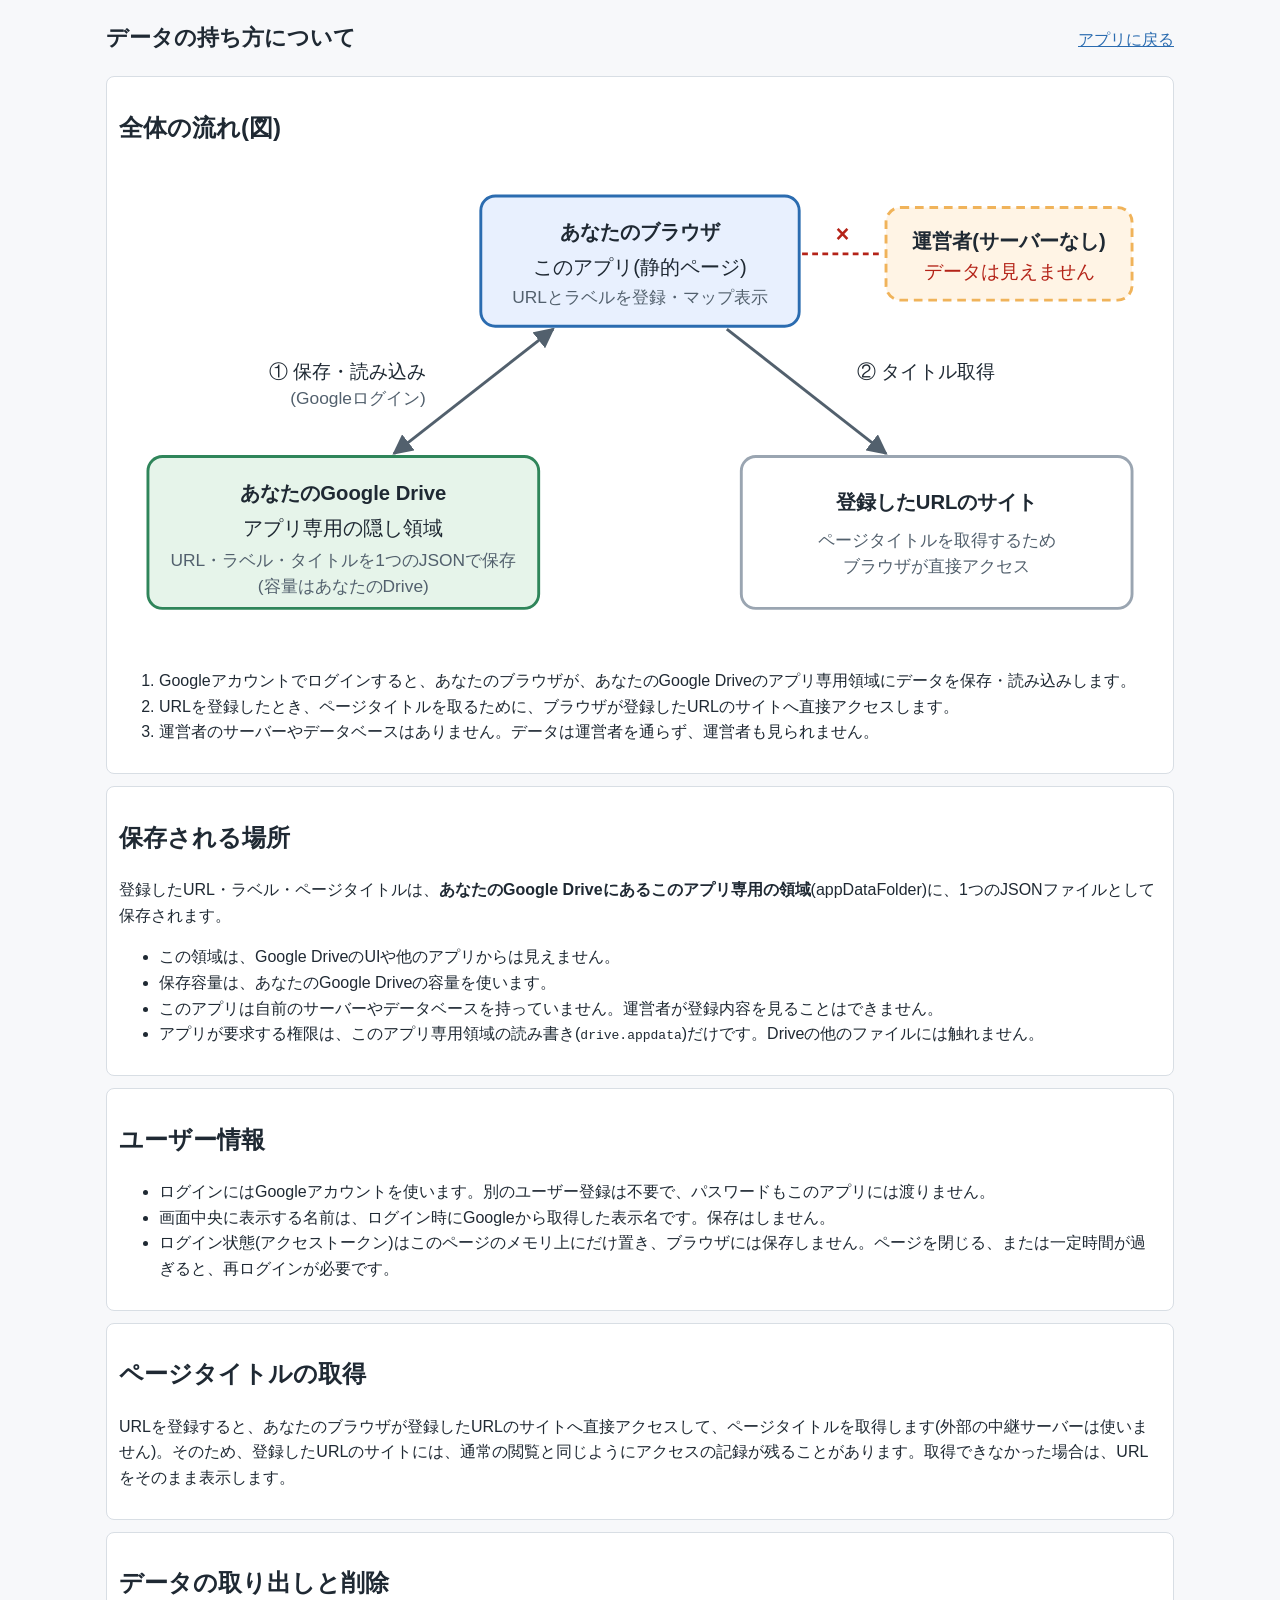
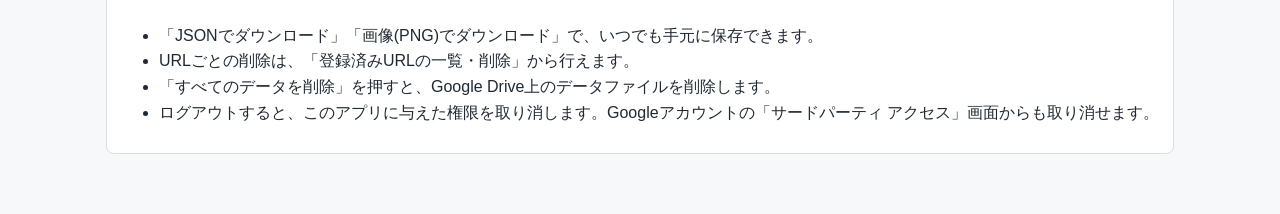
==== about.html @ 50118dba "Initial commit: URL label map Co-Authored-By: Claude Sonnet 5.5 <noreply@anthropic.com>" ====
<!DOCTYPE html>
<html lang="ja">
<head>
  <meta charset="UTF-8">
  <meta name="viewport" content="width=device-width, initial-scale=1">
  <title>データの持ち方 - URLラベルマップ</title>
  <link rel="stylesheet" href="main.css">
</head>
<body>
  <header>
    <h1>データの持ち方について</h1>
    <nav><a href="index.html">アプリに戻る</a></nav>
  </header>

  <section class="panel">
    <h2>全体の流れ(図)</h2>
    <svg viewBox="0 0 720 330" role="img" aria-label="データの流れの図: あなたのブラウザが、Google Driveのアプリ専用領域に保存し、登録したURLのサイトからタイトルを取得する。運営者はデータを見られない。" style="width:100%;height:auto;font-family:Meiryo,'Yu Gothic',sans-serif;font-size:14px">
      <defs>
        <marker id="ar" viewBox="0 0 10 10" refX="9" refY="5" markerWidth="7" markerHeight="7" orient="auto-start-reverse"><path d="M0,0 L10,5 L0,10 z" fill="#52606d"/></marker>
      </defs>
      <rect x="0" y="0" width="720" height="330" rx="8" fill="#fff"/>

      <rect x="250" y="20" width="220" height="90" rx="10" fill="#e8f0fe" stroke="#2b6cb0" stroke-width="2"/>
      <text x="360" y="50" text-anchor="middle" font-weight="bold" fill="#1f2933">あなたのブラウザ</text>
      <text x="360" y="74" text-anchor="middle" fill="#1f2933">このアプリ(静的ページ)</text>
      <text x="360" y="94" text-anchor="middle" fill="#52606d" font-size="12">URLとラベルを登録・マップ表示</text>

      <rect x="20" y="200" width="270" height="105" rx="10" fill="#e6f4ea" stroke="#2f855a" stroke-width="2"/>
      <text x="155" y="230" text-anchor="middle" font-weight="bold" fill="#1f2933">あなたのGoogle Drive</text>
      <text x="155" y="254" text-anchor="middle" fill="#1f2933">アプリ専用の隠し領域</text>
      <text x="155" y="276" text-anchor="middle" fill="#52606d" font-size="12">URL・ラベル・タイトルを1つのJSONで保存</text>
      <text x="155" y="294" text-anchor="middle" fill="#52606d" font-size="12">(容量はあなたのDrive)</text>

      <rect x="430" y="200" width="270" height="105" rx="10" fill="#fff" stroke="#9aa5b1" stroke-width="2"/>
      <text x="565" y="236" text-anchor="middle" font-weight="bold" fill="#1f2933">登録したURLのサイト</text>
      <text x="565" y="262" text-anchor="middle" fill="#52606d" font-size="12">ページタイトルを取得するため</text>
      <text x="565" y="280" text-anchor="middle" fill="#52606d" font-size="12">ブラウザが直接アクセス</text>

      <line x1="300" y1="112" x2="190" y2="198" stroke="#52606d" stroke-width="2" marker-start="url(#ar)" marker-end="url(#ar)"/>
      <text x="212" y="146" text-anchor="end" fill="#1f2933" font-size="13">① 保存・読み込み</text>
      <text x="212" y="164" text-anchor="end" fill="#52606d" font-size="12">(Googleログイン)</text>

      <line x1="420" y1="112" x2="530" y2="198" stroke="#52606d" stroke-width="2" marker-end="url(#ar)"/>
      <text x="510" y="146" fill="#1f2933" font-size="13">② タイトル取得</text>

      <rect x="530" y="28" width="170" height="64" rx="10" fill="#fff4e5" stroke="#f0b35a" stroke-width="2" stroke-dasharray="6 4"/>
      <text x="615" y="56" text-anchor="middle" fill="#1f2933" font-weight="bold">運営者(サーバーなし)</text>
      <text x="615" y="77" text-anchor="middle" fill="#b42318" font-size="13">データは見えません</text>
      <line x1="472" y1="60" x2="528" y2="60" stroke="#b42318" stroke-width="2" stroke-dasharray="4 3"/>
      <text x="500" y="52" text-anchor="middle" fill="#b42318" font-size="16" font-weight="bold">×</text>
    </svg>
    <ol>
      <li>Googleアカウントでログインすると、あなたのブラウザが、あなたのGoogle Driveのアプリ専用領域にデータを保存・読み込みします。</li>
      <li>URLを登録したとき、ページタイトルを取るために、ブラウザが登録したURLのサイトへ直接アクセスします。</li>
      <li>運営者のサーバーやデータベースはありません。データは運営者を通らず、運営者も見られません。</li>
    </ol>
  </section>

  <section class="panel">
    <h2>保存される場所</h2>
    <p>登録したURL・ラベル・ページタイトルは、<strong>あなたのGoogle Driveにあるこのアプリ専用の領域</strong>(appDataFolder)に、1つのJSONファイルとして保存されます。</p>
    <ul>
      <li>この領域は、Google DriveのUIや他のアプリからは見えません。</li>
      <li>保存容量は、あなたのGoogle Driveの容量を使います。</li>
      <li>このアプリは自前のサーバーやデータベースを持っていません。運営者が登録内容を見ることはできません。</li>
      <li>アプリが要求する権限は、このアプリ専用領域の読み書き(<code>drive.appdata</code>)だけです。Driveの他のファイルには触れません。</li>
    </ul>
  </section>

  <section class="panel">
    <h2>ユーザー情報</h2>
    <ul>
      <li>ログインにはGoogleアカウントを使います。別のユーザー登録は不要で、パスワードもこのアプリには渡りません。</li>
      <li>画面中央に表示する名前は、ログイン時にGoogleから取得した表示名です。保存はしません。</li>
      <li>ログイン状態(アクセストークン)はこのページのメモリ上にだけ置き、ブラウザには保存しません。ページを閉じる、または一定時間が過ぎると、再ログインが必要です。</li>
    </ul>
  </section>

  <section class="panel">
    <h2>ページタイトルの取得</h2>
    <p>URLを登録すると、あなたのブラウザが登録したURLのサイトへ直接アクセスして、ページタイトルを取得します(外部の中継サーバーは使いません)。そのため、登録したURLのサイトには、通常の閲覧と同じようにアクセスの記録が残ることがあります。取得できなかった場合は、URLをそのまま表示します。</p>
  </section>

  <section class="panel">
    <h2>データの取り出しと削除</h2>
    <ul>
      <li>「JSONでダウンロード」「画像(PNG)でダウンロード」で、いつでも手元に保存できます。</li>
      <li>URLごとの削除は、「登録済みURLの一覧・削除」から行えます。</li>
      <li>「すべてのデータを削除」を押すと、Google Drive上のデータファイルを削除します。</li>
      <li>ログアウトすると、このアプリに与えた権限を取り消します。Googleアカウントの「サードパーティ アクセス」画面からも取り消せます。</li>
    </ul>
  </section>
</body>
</html>
---- main.css ----
* { box-sizing: border-box; }
body {
  margin: 0 auto;
  max-width: 1100px;
  padding: 12px 16px 48px;
  font-family: Meiryo, "Yu Gothic", "Hiragino Sans", sans-serif;
  color: #1f2933;
  background: #f7f8fa;
  line-height: 1.6;
}
header { display: flex; align-items: baseline; justify-content: space-between; gap: 12px; flex-wrap: wrap; }
h1 { font-size: 1.4rem; margin: 8px 0; }
a { color: #2b6cb0; }
button {
  font: inherit;
  padding: 6px 12px;
  border: 1px solid #9aa5b1;
  border-radius: 6px;
  background: #fff;
  cursor: pointer;
}
button:hover { background: #eef2f6; }
button.danger { color: #b42318; border-color: #b42318; }
input[type="url"], input[type="text"], input[type="search"] {
  display: block;
  width: 100%;
  font: inherit;
  padding: 6px 8px;
  border: 1px solid #9aa5b1;
  border-radius: 6px;
}
.panel { background: #fff; border: 1px solid #d8dee4; border-radius: 8px; padding: 12px; margin: 12px 0; }
#addForm { display: grid; grid-template-columns: 1fr 1fr auto; gap: 12px; align-items: end; }
#addForm label, .toolbar label { font-size: 0.85rem; }
.toolbar { display: flex; flex-wrap: wrap; gap: 8px; align-items: end; }
.toolbar label { flex: 1 1 220px; }
.banner { background: #e8f0fe; border: 1px solid #aac4f5; border-radius: 6px; padding: 8px 12px; margin: 8px 0; }
.banner.warn { background: #fff4e5; border-color: #f0b35a; }
#status { min-height: 1.6em; font-size: 0.9rem; }
#status.error { color: #b42318; }
#mapWrap { position: relative; background: #fff; border: 1px solid #d8dee4; border-radius: 8px; }
#map { display: block; width: 100%; height: 70vh; min-height: 360px; touch-action: none; cursor: grab; }
#map:active { cursor: grabbing; }
#emptyMsg { position: absolute; inset: 0; display: flex; align-items: center; justify-content: center; margin: 0; color: #52606d; pointer-events: none; }
.combo { position: relative; display: block; }
.combo input { padding-right: 32px; }
.combo-toggle { position: absolute; top: 1px; right: 1px; bottom: 1px; width: 30px; padding: 0; border: 0; border-left: 1px solid #d8dee4; border-radius: 0 5px 5px 0; background: #f3f5f7; font-size: 0.7rem; }
#labelMenu { position: absolute; z-index: 5; left: 0; right: 0; top: 100%; margin: 2px 0 0; padding: 0; list-style: none; max-height: 220px; overflow-y: auto; background: #fff; color: #1f2933; border: 1px solid #9aa5b1; border-radius: 6px; box-shadow: 0 4px 12px rgba(0, 0, 0, 0.15); }
#labelMenu[hidden] { display: none; }
#labelMenu li { padding: 6px 10px; cursor: pointer; font-size: 1rem; }
#labelMenu li:hover, #labelMenu li.active { background: #e8f0fe; }
#emptyMsg[hidden] { display: none; }
.hint { font-size: 0.8rem; color: #52606d; }
#list { list-style: none; margin: 8px 0 0; padding: 0; }
#list li { display: flex; gap: 8px; align-items: center; padding: 6px 0; border-top: 1px solid #eef0f2; }
#list .item { flex: 1; min-width: 0; overflow-wrap: anywhere; }
#list .chips { font-size: 0.8rem; color: #52606d; }
.account { display: flex; gap: 8px; justify-content: space-between; }
@media (max-width: 640px) {
  #addForm { grid-template-columns: 1fr; }
}
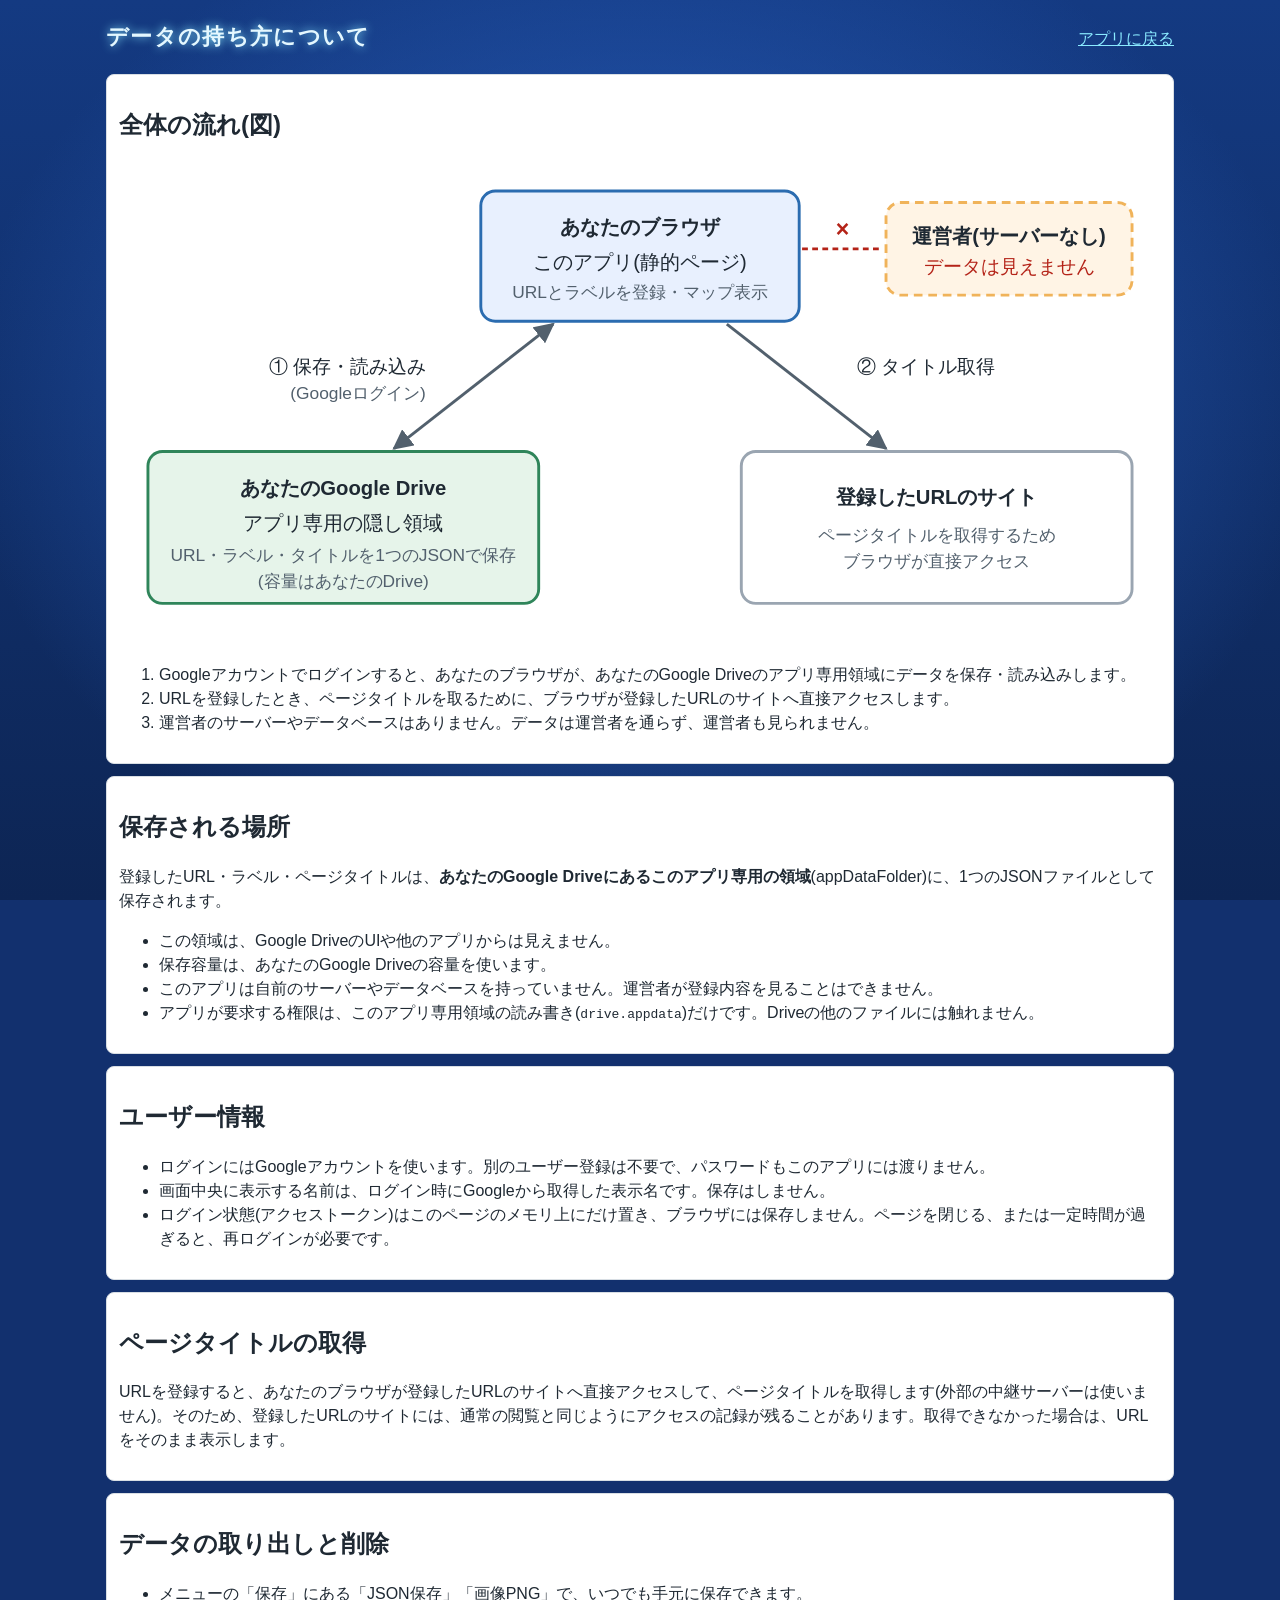
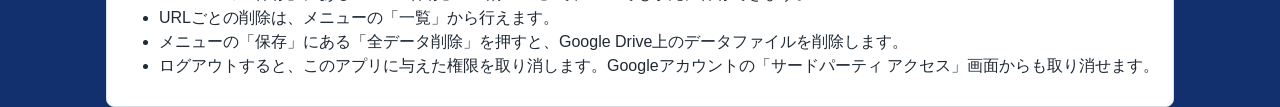
==== commit adf6cab4: "Redesign the front end in a cyberspace style (issue #35) - Map fills the screen; actions live in a s" ====
--- a/about.html
+++ b/about.html
@@ -6,7 +6,7 @@
   <title>データの持ち方 - URLラベルマップ</title>
   <link rel="stylesheet" href="main.css">
 </head>
-<body>
+<body class="doc">
   <header>
     <h1>データの持ち方について</h1>
     <nav><a href="index.html">アプリに戻る</a></nav>
@@ -84,9 +84,9 @@
   <section class="panel">
     <h2>データの取り出しと削除</h2>
     <ul>
-      <li>「JSONでダウンロード」「画像(PNG)でダウンロード」で、いつでも手元に保存できます。</li>
-      <li>URLごとの削除は、「登録済みURLの一覧・削除」から行えます。</li>
-      <li>「すべてのデータを削除」を押すと、Google Drive上のデータファイルを削除します。</li>
+      <li>メニューの「保存」にある「JSON保存」「画像PNG」で、いつでも手元に保存できます。</li>
+      <li>URLごとの削除は、メニューの「一覧」から行えます。</li>
+      <li>メニューの「保存」にある「全データ削除」を押すと、Google Drive上のデータファイルを削除します。</li>
       <li>ログアウトすると、このアプリに与えた権限を取り消します。Googleアカウントの「サードパーティ アクセス」画面からも取り消せます。</li>
     </ul>
   </section>
--- a/main.css
+++ b/main.css
@@ -1,61 +1,139 @@
+/* 電脳空間風のデザイン。マップが画面全体で、操作は呼び出し式のリング型メニュー(スマホ=右下固定、PC=画面端にカーソルを寄せると画面外から入ってくる)。
+   背景は青+中心に集まる奥行きのある線(bg.js)。ダーク固定の単一テーマ。 */
+:root {
+  --bg1: #12306e;
+  --bg2: #2a62c4;
+  --ink: #eaf6ff;
+  --sub: #a9c8ec;
+  --ring: #e4f8ff;
+  --glow: #8aeaff;
+  --hit: #ff6b86;
+  --panel: rgba(12, 32, 84, .9);
+  --edge: rgba(160, 225, 255, .45);
+  --field: rgba(6, 18, 52, .55);
+  --gx: max(16px, env(safe-area-inset-left, 0px));
+  --gr: max(16px, env(safe-area-inset-right, 0px));
+  --gb: calc(16px + env(safe-area-inset-bottom, 0px));
+  --font: Consolas, "BIZ UDGothic", "Yu Gothic", Meiryo, monospace;
+  color-scheme: dark;
+}
 * { box-sizing: border-box; }
+[hidden] { display: none !important; }
+html, body { height: 100%; }
 body {
-  margin: 0 auto;
-  max-width: 1100px;
-  padding: 12px 16px 48px;
-  font-family: Meiryo, "Yu Gothic", "Hiragino Sans", sans-serif;
-  color: #1f2933;
-  background: #f7f8fa;
-  line-height: 1.6;
+  margin: 0;
+  font-family: var(--font);
+  color: var(--ink);
+  line-height: 1.5;
+  background-color: var(--bg1);
+  background-image: radial-gradient(ellipse at 50% 45%, var(--bg2), transparent 75%), linear-gradient(180deg, #143a82, #0d2554);
+  background-attachment: fixed;
 }
-header { display: flex; align-items: baseline; justify-content: space-between; gap: 12px; flex-wrap: wrap; }
-h1 { font-size: 1.4rem; margin: 8px 0; }
-a { color: #2b6cb0; }
-button {
-  font: inherit;
-  padding: 6px 12px;
-  border: 1px solid #9aa5b1;
-  border-radius: 6px;
-  background: #fff;
-  cursor: pointer;
-}
-button:hover { background: #eef2f6; }
-button.danger { color: #b42318; border-color: #b42318; }
-input[type="url"], input[type="text"], input[type="search"] {
-  display: block;
-  width: 100%;
-  font: inherit;
-  padding: 6px 8px;
-  border: 1px solid #9aa5b1;
-  border-radius: 6px;
-}
-.panel { background: #fff; border: 1px solid #d8dee4; border-radius: 8px; padding: 12px; margin: 12px 0; }
-#addForm { display: grid; grid-template-columns: 1fr 1fr auto; gap: 12px; align-items: end; }
-#addForm label, .toolbar label { font-size: 0.85rem; }
-.toolbar { display: flex; flex-wrap: wrap; gap: 8px; align-items: end; }
-.toolbar label { flex: 1 1 220px; }
-.banner { background: #e8f0fe; border: 1px solid #aac4f5; border-radius: 6px; padding: 8px 12px; margin: 8px 0; }
-.banner.warn { background: #fff4e5; border-color: #f0b35a; }
-#status { min-height: 1.6em; font-size: 0.9rem; }
-#status.error { color: #b42318; }
-#mapWrap { position: relative; background: #fff; border: 1px solid #d8dee4; border-radius: 8px; }
-#map { display: block; width: 100%; height: 70vh; min-height: 360px; touch-action: none; cursor: grab; }
-#map:active { cursor: grabbing; }
-#emptyMsg { position: absolute; inset: 0; display: flex; align-items: center; justify-content: center; margin: 0; color: #52606d; pointer-events: none; }
-.combo { position: relative; display: block; }
-.combo input { padding-right: 32px; }
-.combo-toggle { position: absolute; top: 1px; right: 1px; bottom: 1px; width: 30px; padding: 0; border: 0; border-left: 1px solid #d8dee4; border-radius: 0 5px 5px 0; background: #f3f5f7; font-size: 0.7rem; }
-#labelMenu { position: absolute; z-index: 5; left: 0; right: 0; top: 100%; margin: 2px 0 0; padding: 0; list-style: none; max-height: 220px; overflow-y: auto; background: #fff; color: #1f2933; border: 1px solid #9aa5b1; border-radius: 6px; box-shadow: 0 4px 12px rgba(0, 0, 0, 0.15); }
-#labelMenu[hidden] { display: none; }
-#labelMenu li { padding: 6px 10px; cursor: pointer; font-size: 1rem; }
-#labelMenu li:hover, #labelMenu li.active { background: #e8f0fe; }
-#emptyMsg[hidden] { display: none; }
-.hint { font-size: 0.8rem; color: #52606d; }
-#list { list-style: none; margin: 8px 0 0; padding: 0; }
-#list li { display: flex; gap: 8px; align-items: center; padding: 6px 0; border-top: 1px solid #eef0f2; }
-#list .item { flex: 1; min-width: 0; overflow-wrap: anywhere; }
-#list .chips { font-size: 0.8rem; color: #52606d; }
-.account { display: flex; gap: 8px; justify-content: space-between; }
-@media (max-width: 640px) {
-  #addForm { grid-template-columns: 1fr; }
-}
+a { color: var(--glow); }
+
+/* ---- アプリ画面 ---- */
+body.app { overflow: hidden; padding-left: max(16px, env(safe-area-inset-left, 0px)); padding-right: max(16px, env(safe-area-inset-right, 0px)); }
+#bg { position: fixed; inset: 0; width: 100%; height: 100%; pointer-events: none; }
+#map { position: fixed; inset: 0; width: 100%; height: 100%; touch-action: none; cursor: grab; user-select: none; -webkit-user-select: none; }
+#map.drag { cursor: grabbing; }
+.node { cursor: pointer; }
+.spin { transform-box: fill-box; transform-origin: center; animation: spin 48s linear infinite; }
+@keyframes spin { to { transform: rotate(360deg); } }
+@media (prefers-reduced-motion: reduce) { .spin { animation: none; } }
+#emptyMsg { position: fixed; inset: 0; display: flex; align-items: flex-end; justify-content: center; padding: 0 24px 22vh; margin: 0; text-align: center; color: var(--sub); pointer-events: none; }
+
+#dim { position: fixed; inset: 0; background: rgba(2, 8, 34, .6); opacity: 0; pointer-events: none; transition: opacity .35s; z-index: 10; }
+#dim.on { opacity: 1; }
+.hud { position: fixed; left: var(--gx); top: calc(12px + env(safe-area-inset-top, 0px)); pointer-events: none; z-index: 12; opacity: 0; visibility: hidden; transition: opacity .35s, visibility .35s; }
+.hud.on { opacity: 1; visibility: visible; }
+.hud b { display: block; font-size: 1rem; letter-spacing: .14em; color: var(--ring); text-shadow: 0 0 10px var(--glow); }
+.hud span { display: block; font-size: .72rem; color: var(--sub); letter-spacing: .06em; }
+.hud nav { display: flex; flex-wrap: wrap; gap: 4px 14px; margin-top: 4px; }
+.hud a { pointer-events: auto; font-size: .72rem; }
+
+/* 通知(画面中央上の細線囲み) */
+#notices { position: fixed; top: calc(12px + env(safe-area-inset-top, 0px)); left: 50%; transform: translateX(-50%); width: min(560px, calc(100% - 32px)); display: flex; flex-direction: column; gap: 8px; z-index: 30; pointer-events: none; }
+.notice { pointer-events: auto; padding: 8px 14px; font-size: .82rem; text-align: center; color: var(--ink); background: rgba(12, 32, 84, .88); border: 1px solid var(--ring); border-radius: 6px; }
+.notice.error { color: #ffc2cd; border-color: var(--hit); }
+.notice.warn { border-color: var(--glow); }
+.notice button { margin-left: 8px; }
+
+/* ログイン画面(リングの中にボタン) */
+#loginPanel { position: fixed; inset: 0; z-index: 5; display: flex; flex-direction: column; align-items: center; justify-content: center; gap: 6px; padding: 24px; text-align: center; }
+#loginPanel p { margin: 0; max-width: 28em; color: var(--sub); font-size: .85rem; }
+#loginPanel .small { font-size: .75rem; }
+.login-ring { position: relative; width: 168px; height: 168px; margin-bottom: 22px; border-radius: 50%; border: 2px solid var(--ring); background: rgba(8, 24, 72, .9); box-shadow: 0 0 0 10px rgba(228, 248, 255, 0), 0 0 0 11px rgba(228, 248, 255, .45), 0 0 26px rgba(138, 234, 255, .45); }
+.login-ring::before { content: ""; position: absolute; inset: -22px; border-radius: 50%; border: 5px dashed var(--glow); opacity: .8; animation: spin 48s linear infinite; }
+@media (prefers-reduced-motion: reduce) { .login-ring::before { animation: none; } }
+.login-ring button { position: absolute; inset: 0; width: 100%; height: 100%; border: 0; border-radius: 50%; background: none; color: var(--ink); font: inherit; font-size: 1rem; line-height: 1.4; cursor: pointer; }
+.login-ring button:hover { background: rgba(138, 234, 255, .16); }
+
+/* ---- リング型メニュー(位置はJS。cornerはスマホ用の右下固定) ---- */
+#menu { --hx: var(--ox, 0px); --hy: var(--oy, 0px); position: fixed; width: 56px; height: 56px; z-index: 20; transform: translate(-50%, -50%) translate(var(--hx), var(--hy)); visibility: hidden; transition: transform .4s cubic-bezier(.2, .85, .25, 1), visibility .4s; }
+#menu.show { --hx: 0px; --hy: 0px; visibility: visible; }
+#menu.corner { left: auto; top: auto; right: var(--gr); bottom: var(--gb); transform: translate(var(--hx), var(--hy)); }
+#menu button, .pill { font: inherit; color: var(--ink); cursor: pointer; background: rgba(14, 40, 100, .96); border: 2px solid var(--ring); }
+#menu button { border-radius: 50%; padding: 0; }
+#menu button:hover, .pill:hover { box-shadow: 0 0 12px var(--glow); }
+#menu button:focus-visible, .pill:focus-visible, #panel button:focus-visible, .notice button:focus-visible { outline: 2px solid var(--glow); outline-offset: 2px; }
+input:focus, input:focus-visible { outline: none; }
+#mainBtn { position: absolute; left: 0; top: 0; width: 56px; height: 56px; font-size: .62rem; letter-spacing: .06em; box-shadow: 0 0 0 4px rgba(14, 40, 100, .75), 0 0 0 5px var(--glow), 0 0 16px rgba(138, 234, 255, .5); }
+.mbtn { position: absolute; left: 6px; top: 6px; width: 44px; height: 44px; font-size: .72rem; transform: translate(0, 0) scale(.5); opacity: 0; visibility: hidden; transition: transform .25s, opacity .25s, visibility .25s; box-shadow: 0 0 10px rgba(138, 234, 255, .35); }
+#menu.open .mbtn { transform: translate(var(--tx), var(--ty)); opacity: 1; visibility: visible; }
+.mbtn[aria-pressed="true"] { background: var(--glow) !important; color: #07204e !important; }
+@media (prefers-reduced-motion: reduce) { .mbtn, #menu { transition: none; } }
+
+/* MENUからの線(マップの線と同じ見た目) */
+#links { position: fixed; inset: 0; width: 100%; height: 100%; pointer-events: none; z-index: 14; opacity: 0; transition: opacity .3s .1s; }
+#links.on { opacity: 1; }
+#links line { stroke: var(--ring); stroke-width: 1.2; }
+
+/* 子メニュー(円ボタン・検索の入力ピル) */
+#sub { position: fixed; inset: 0; pointer-events: none; z-index: 20; }
+.pill { position: absolute; pointer-events: auto; height: 40px; border-radius: 20px; padding: 0 12px; font-size: .8rem; white-space: nowrap; opacity: 0; transform: scale(.7); transition: opacity .25s, transform .25s; }
+.pill.in { opacity: 1; transform: none; }
+.pill.danger { color: var(--hit); border-color: var(--hit); }
+.pill.round { width: 60px; height: 60px; border-radius: 50%; padding: 0; white-space: pre-line; font-size: .62rem; line-height: 1.25; text-align: center; }
+.pill.armed { background: var(--hit); color: #2a0710; }
+.pill.field { display: flex; align-items: center; gap: 6px; cursor: text; }
+.pill.field i { font-style: normal; color: var(--glow); }
+.pill input { flex: 1; min-width: 0; margin: 0; height: 100%; border: 0; background: none; padding: 0 4px; color: var(--ink); font: inherit; }
+@media (prefers-reduced-motion: reduce) { .pill { transition: none; } }
+
+/* 呼び出し式パネル(通常はMENUの隣にJSが配置。cornerのときは右下) */
+#panel { position: fixed; right: var(--gr); bottom: calc(var(--gb) + 172px); width: min(400px, calc(100% - var(--gx) - var(--gr))); max-height: calc(100% - var(--gb) - 172px - 64px); overflow: auto; z-index: 15; background: var(--panel); border: 1px solid var(--edge); border-radius: 6px; backdrop-filter: blur(6px); }
+#panel header { display: flex; justify-content: space-between; align-items: center; padding: 8px 12px; border-bottom: 1px solid var(--edge); }
+#panel h2 { margin: 0; font-size: .85rem; letter-spacing: .12em; color: var(--ring); font-weight: normal; }
+#panel h2::before { content: ""; display: inline-block; width: 9px; height: 9px; margin-right: 10px; border-radius: 50%; border: 2px solid var(--ring); box-shadow: 0 0 0 2px transparent, 0 0 0 3px rgba(228, 248, 255, .4); vertical-align: -1px; }
+#panel .body { padding: 12px; display: flex; flex-direction: column; gap: 10px; }
+#panel label { display: block; font-size: .78rem; color: var(--sub); }
+#panel input { display: block; width: 100%; margin-top: 2px; font: inherit; padding: 6px 2px; color: var(--ink); background: none; border: 0; border-bottom: 1px solid var(--edge); border-radius: 0; }
+#panel input:focus { border-bottom-color: var(--ring); }
+#panel input::placeholder { color: #7f9fca; }
+#panel .gap { margin-top: 10px; }
+#panel button, .notice button { font: inherit; color: var(--ink); cursor: pointer; background: rgba(14, 40, 100, .6); border: 1.5px solid var(--ring); border-radius: 999px; padding: 6px 18px; }
+#panel button:hover, .notice button:hover { box-shadow: 0 0 10px var(--glow); background: rgba(138, 234, 255, .16); }
+#panel button.x { padding: 0 8px; border: 0; background: none; font-size: 1.1rem; box-shadow: none; }
+#panel button.danger { color: var(--hit); border-color: var(--hit); }
+#panel button.mini { padding: 3px 12px; font-size: .74rem; flex: none; }
+.sub { margin: 0; font-size: .78rem; color: var(--sub); }
+.chips { display: flex; flex-wrap: wrap; gap: 6px; margin-top: 4px; }
+.chip { display: inline-flex; align-items: center; gap: 7px; font-size: .78rem; color: var(--ink); }
+.chip::before { content: ""; flex: none; width: 8px; height: 8px; border-radius: 50%; border: 1.5px solid var(--ring); box-shadow: 0 0 2px transparent, 0 0 0 3px rgba(228, 248, 255, .35); }
+#panel button.chip { padding: 3px 10px 3px 9px; border: 1px solid var(--edge); background: none; border-radius: 999px; }
+#panel button.chip.on { border-color: var(--ring); background: rgba(138, 234, 255, .2); }
+.item { display: flex; gap: 8px; align-items: flex-start; justify-content: space-between; padding-top: 8px; border-top: 1px solid var(--edge); }
+.item .info { flex: 1; min-width: 0; overflow-wrap: anywhere; font-size: .85rem; }
+.item .info a { color: var(--ink); text-decoration: none; }
+.item .info a:hover { color: var(--glow); }
+.item small { display: block; color: var(--sub); }
+.item .chip { font-size: .72rem; color: var(--sub); }
+.dot { flex: none; position: relative; width: 13px; height: 13px; margin-top: 5px; border-radius: 50%; border: 2px solid var(--glow); }
+.dot::after { content: ""; position: absolute; inset: 2px; border-radius: 50%; background: var(--glow); }
+
+/* ---- 説明ページ(about.html / privacy.html): 背景と見出しだけを揃え、本文は白い面で読みやすく ---- */
+body.doc { max-width: 1100px; margin: 0 auto; padding: 12px 16px 48px; font-family: Meiryo, "Yu Gothic", "Hiragino Sans", sans-serif; color: #1f2933; }
+body.doc header { display: flex; align-items: baseline; justify-content: space-between; gap: 12px; flex-wrap: wrap; }
+body.doc h1 { font-size: 1.4rem; margin: 8px 0; letter-spacing: .06em; color: var(--ring); text-shadow: 0 0 10px var(--glow); }
+body.doc .panel { background: #fff; border: 1px solid #d8dee4; border-radius: 8px; padding: 12px; margin: 12px 0; }
+body.doc .panel a { color: #2b6cb0; }
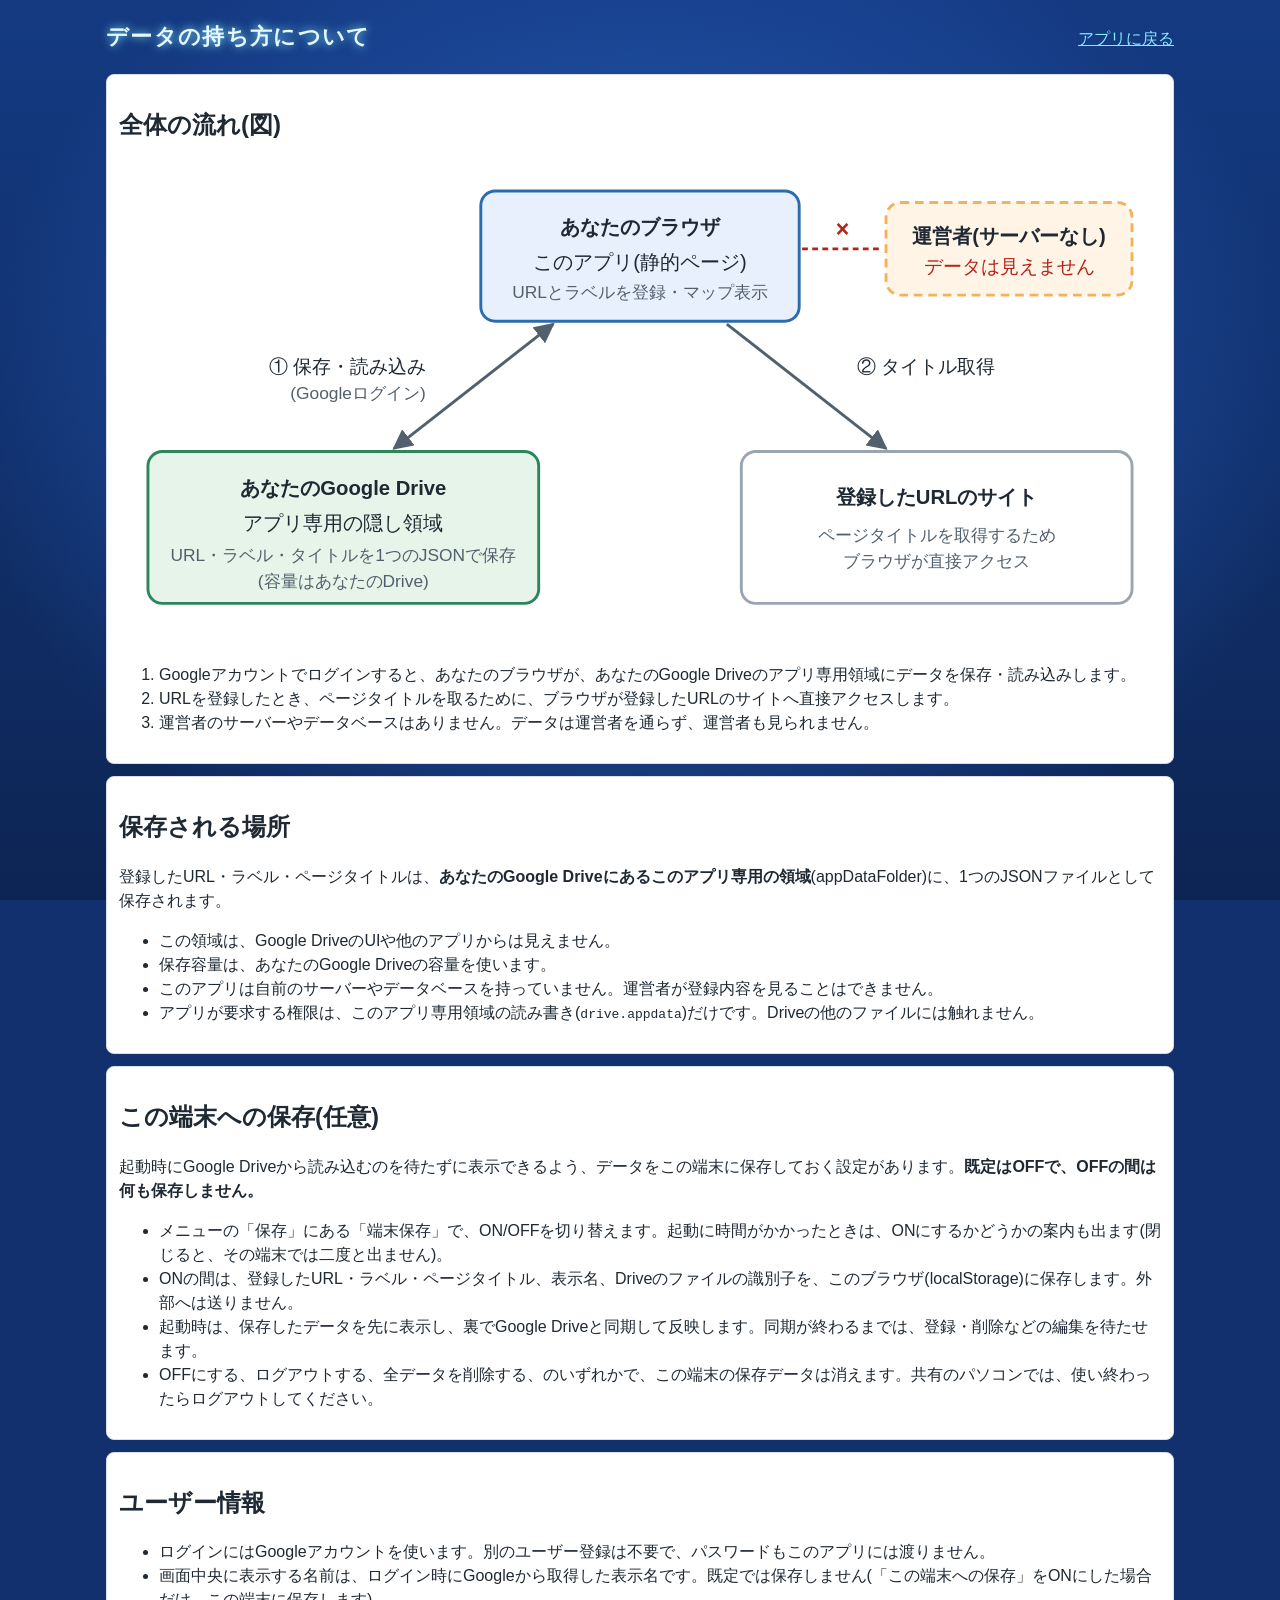
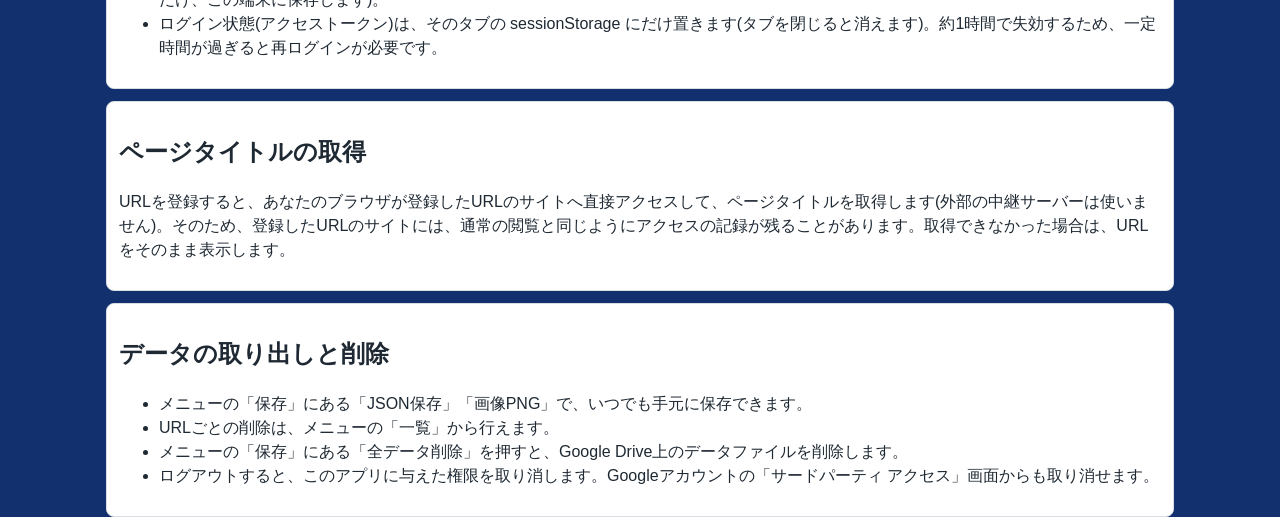
==== commit f9486a7e: "端末保存(任意・既定OFF)に合わせて、データの持ち方・プライバシーポリシー・READMEを更新 (#51) Co-Authored-By: Claude Sonnet 5.5 <noreply@an" ====
--- a/about.html
+++ b/about.html
@@ -68,11 +68,22 @@
   </section>
 
   <section class="panel">
+    <h2>この端末への保存(任意)</h2>
+    <p>起動時にGoogle Driveから読み込むのを待たずに表示できるよう、データをこの端末に保存しておく設定があります。<strong>既定はOFFで、OFFの間は何も保存しません。</strong></p>
+    <ul>
+      <li>メニューの「保存」にある「端末保存」で、ON/OFFを切り替えます。起動に時間がかかったときは、ONにするかどうかの案内も出ます(閉じると、その端末では二度と出ません)。</li>
+      <li>ONの間は、登録したURL・ラベル・ページタイトル、表示名、Driveのファイルの識別子を、このブラウザ(localStorage)に保存します。外部へは送りません。</li>
+      <li>起動時は、保存したデータを先に表示し、裏でGoogle Driveと同期して反映します。同期が終わるまでは、登録・削除などの編集を待たせます。</li>
+      <li>OFFにする、ログアウトする、全データを削除する、のいずれかで、この端末の保存データは消えます。共有のパソコンでは、使い終わったらログアウトしてください。</li>
+    </ul>
+  </section>
+
+  <section class="panel">
     <h2>ユーザー情報</h2>
     <ul>
       <li>ログインにはGoogleアカウントを使います。別のユーザー登録は不要で、パスワードもこのアプリには渡りません。</li>
-      <li>画面中央に表示する名前は、ログイン時にGoogleから取得した表示名です。保存はしません。</li>
-      <li>ログイン状態(アクセストークン)はこのページのメモリ上にだけ置き、ブラウザには保存しません。ページを閉じる、または一定時間が過ぎると、再ログインが必要です。</li>
+      <li>画面中央に表示する名前は、ログイン時にGoogleから取得した表示名です。既定では保存しません(「この端末への保存」をONにした場合だけ、この端末に保存します)。</li>
+      <li>ログイン状態(アクセストークン)は、そのタブの sessionStorage にだけ置きます(タブを閉じると消えます)。約1時間で失効するため、一定時間が過ぎると再ログインが必要です。</li>
     </ul>
   </section>
 
--- a/main.css
+++ b/main.css
@@ -101,7 +101,7 @@
 @media (prefers-reduced-motion: reduce) { .pill { transition: none; } }
 
 /* 呼び出し式パネル(通常はMENUの隣にJSが配置。cornerのときは右下) */
-#panel { position: fixed; right: var(--gr); bottom: calc(var(--gb) + 172px); width: min(400px, calc(100% - var(--gx) - var(--gr))); max-height: calc(100% - var(--gb) - 172px - 64px); overflow: auto; z-index: 15; background: var(--panel); border: 1px solid var(--edge); border-radius: 6px; backdrop-filter: blur(6px); }
+#panel { position: fixed; right: var(--gr); bottom: calc(var(--gb) + 206px); width: min(400px, calc(100% - var(--gx) - var(--gr))); max-height: calc(100% - var(--gb) - 206px - 64px); overflow: auto; z-index: 15; background: var(--panel); border: 1px solid var(--edge); border-radius: 6px; backdrop-filter: blur(6px); }
 #panel header { display: flex; justify-content: space-between; align-items: center; padding: 8px 12px; border-bottom: 1px solid var(--edge); }
 #panel h2 { margin: 0; font-size: .85rem; letter-spacing: .12em; color: var(--ring); font-weight: normal; }
 #panel h2::before { content: ""; display: inline-block; width: 9px; height: 9px; margin-right: 10px; border-radius: 50%; border: 2px solid var(--ring); box-shadow: 0 0 0 2px transparent, 0 0 0 3px rgba(228, 248, 255, .4); vertical-align: -1px; }
@@ -109,8 +109,13 @@
 #panel label { display: block; font-size: .78rem; color: var(--sub); }
 #panel input { display: block; width: 100%; margin-top: 2px; font: inherit; padding: 6px 2px; color: var(--ink); background: none; border: 0; border-bottom: 1px solid var(--edge); border-radius: 0; }
 #panel input:focus { border-bottom-color: var(--ring); }
+#panel input, .pill input { font-size: max(16px, 1em); } /* iOSの入力時の自動拡大を防ぐ(#38) */
 #panel input::placeholder { color: #7f9fca; }
 #panel .gap { margin-top: 10px; }
+#importBox { display: none; margin-top: 14px; padding-top: 10px; border-top: 1px solid var(--edge); }
+@media (hover: hover) and (pointer: fine) { #importBox { display: block; } } /* 一括登録はPCのみ(#40) */
+#importResult { margin-top: 8px; white-space: pre-line; }
+#importResult:empty { display: none; }
 #panel button, .notice button { font: inherit; color: var(--ink); cursor: pointer; background: rgba(14, 40, 100, .6); border: 1.5px solid var(--ring); border-radius: 999px; padding: 6px 18px; }
 #panel button:hover, .notice button:hover { box-shadow: 0 0 10px var(--glow); background: rgba(138, 234, 255, .16); }
 #panel button.x { padding: 0 8px; border: 0; background: none; font-size: 1.1rem; box-shadow: none; }
@@ -137,3 +142,9 @@
 body.doc h1 { font-size: 1.4rem; margin: 8px 0; letter-spacing: .06em; color: var(--ring); text-shadow: 0 0 10px var(--glow); }
 body.doc .panel { background: #fff; border: 1px solid #d8dee4; border-radius: 8px; padding: 12px; margin: 12px 0; }
 body.doc .panel a { color: #2b6cb0; }
+
+/* デバッグモード(#50): ONの間だけ画面の左下に計測結果を出す */
+#dbgPanel { position: fixed; left: 8px; bottom: calc(8px + env(safe-area-inset-bottom, 0px)); max-width: calc(100% - 96px); margin: 0; padding: 6px 8px; z-index: 9; pointer-events: none; font: .66rem/1.45 Consolas, "BIZ UDGothic", "Yu Gothic", Meiryo, monospace; color: var(--sub); background: rgba(2, 8, 34, .78); border: 1px solid var(--edge); border-radius: 4px; white-space: pre-wrap; word-break: break-all; }
+#dbgPanel[hidden] { display: none; }
+/* 子メニューの外の段(デバッグなど): 小さめの円ボタン(#50) */
+.pill.round.outer { width: 46px; height: 46px; font-size: .55rem; border-color: var(--sub); }
